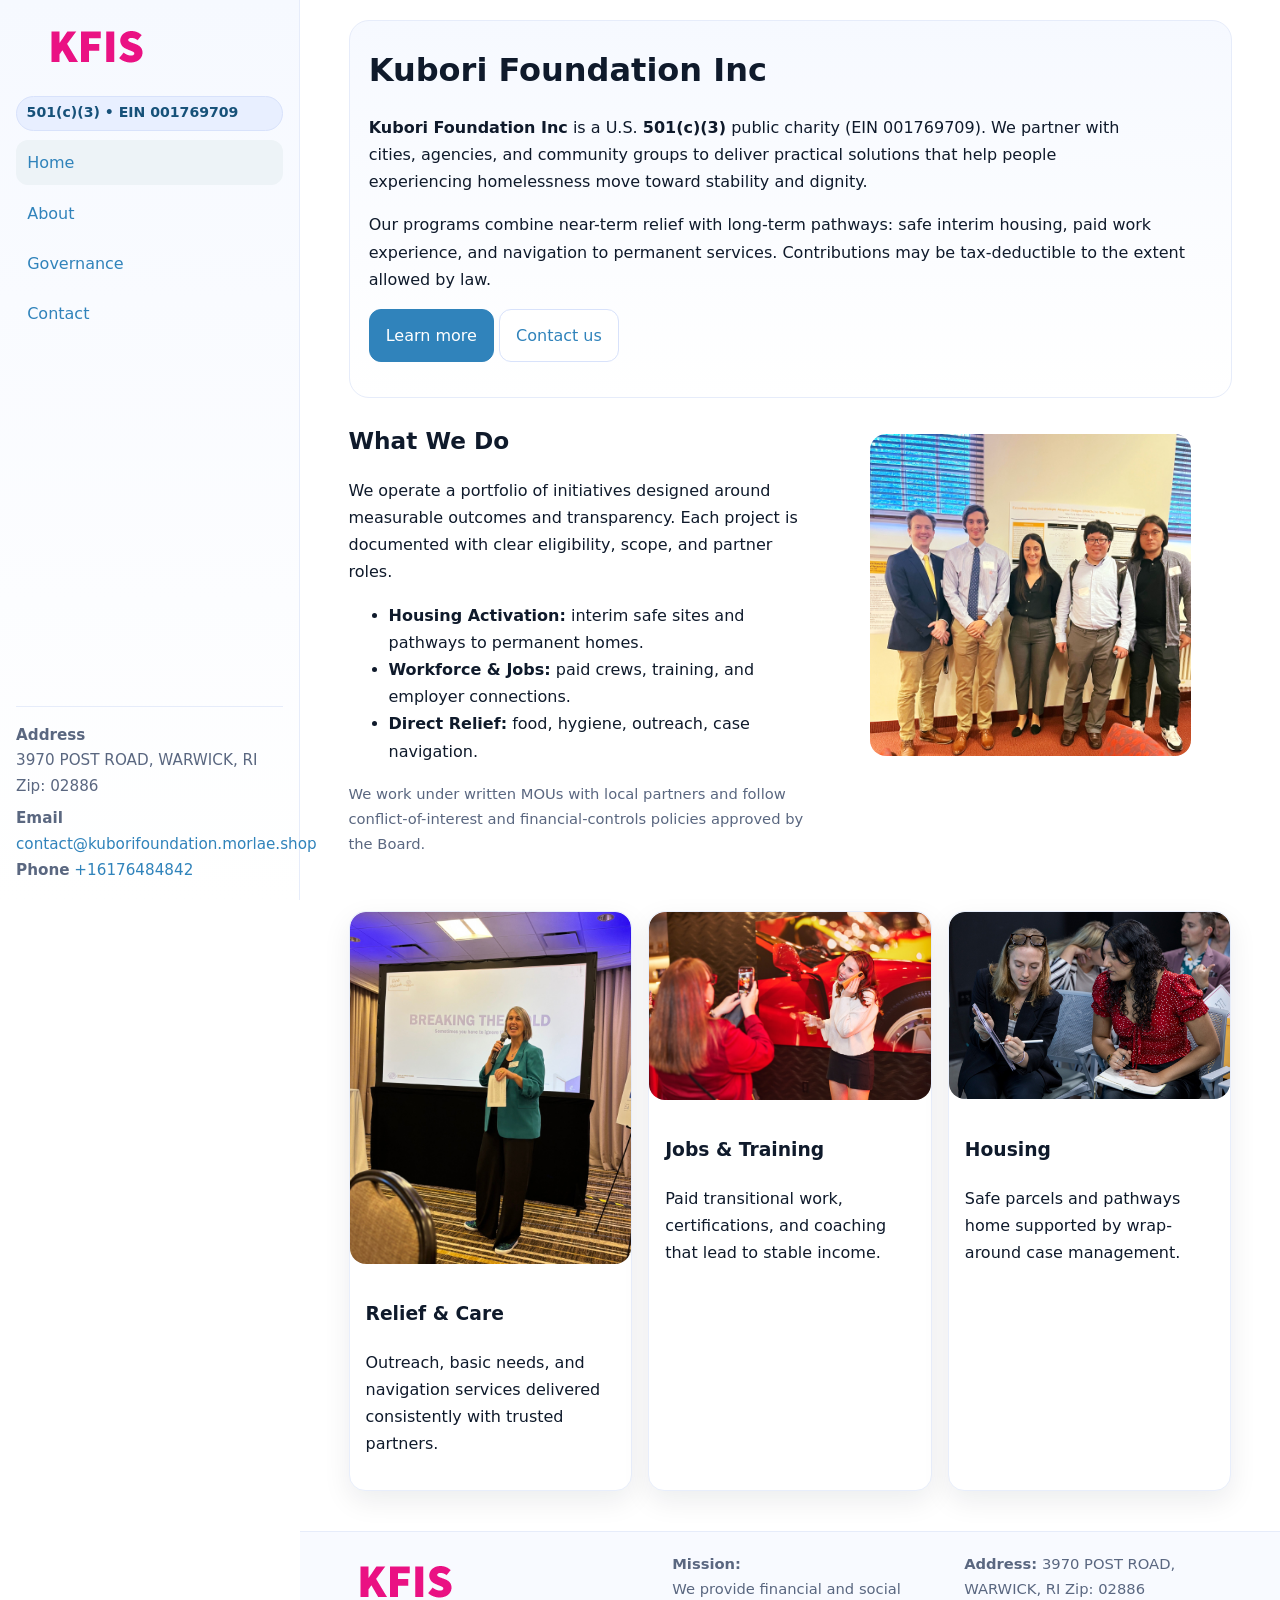
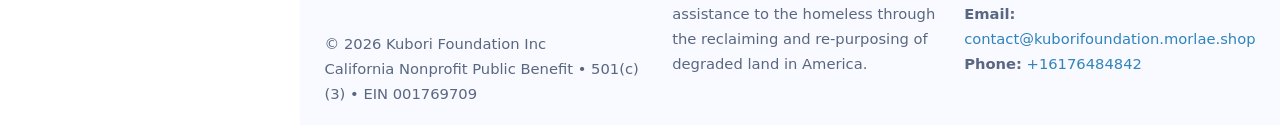
==== index.html @ c45b5375 "Initial commit" ====
<!doctype html>
<html lang="en">
<head>
<meta charset="utf-8"/>
<meta name="viewport" content="width=device-width,initial-scale=1"/>
<title>Kubori Foundation Inc – Nonprofit • 2025</title>
<link rel="stylesheet" href="assets/styles.css"/>
<link rel="icon" href="images/logo.png">
<meta name="data-ein" content="001769709"><meta name="data-name" content="Kubori Foundation Inc">
<meta name="data-email" content="contact@kuborifoundation.morlae.shop"><meta name="data-phone" content="+16176484842">
<meta name="data-address" content="3970 POST ROAD,
WARWICK, RI Zip: 02886"><meta name="data-map" content="3970+POST+ROAD,+WARWICK,+RI+Zip+02886">
  <meta name="description" content="Dedicated to community services, education, and direct relief, Kubori Foundation Inc collaborates with neighbors and partners to deliver practical help and long-term impact.">
</head>
<body>
<div style="position:absolute;left:-9999px;top:-9999px;opacity:0" data-uniq="{{UNIQUE_BLOB}}">
  <span>Dedicated to community services, education, and direct relief, Kubori Foundation Inc collaborates with neighbors and partners to deliver practical help and long-term impact.</span><svg width="12" height="12" viewBox="0 0 12 12" xmlns="http://www.w3.org/2000/svg"><circle cx="6" cy="6" r="5" fill="#047857"/></svg><img src="images/relief.jpg" width="1" height="1" alt="" loading="lazy"/>
</div>

<div class="app">
  <aside class="sidebar" aria-label="Sidebar">
    <div class="c8072940371"><img src="images/logo.png" alt="Kubori Foundation Inc logo"></div>
    <span class="cdb9f5dda5f">501(c)(3) • EIN 001769709</span>
    <nav class="ca7d385e578" aria-label="Main navigation">
      <a class="active" href="index.html">Home</a>
      <a href="about.html">About</a>
      <a href="governance.html">Governance</a>
      <a href="contact.html">Contact</a>
    </nav>
    <div class="contact">
      <div><strong>Address</strong><br>3970 POST ROAD,
WARWICK, RI Zip: 02886</div>
      <div style="margin-top:.4rem"><strong>Email</strong> <a href="mailto:contact@kuborifoundation.morlae.shop">contact@kuborifoundation.morlae.shop</a></div>
      <div><strong>Phone</strong> <a href="tel:+16176484842">+16176484842</a></div>
    </div>
  </aside>

  <main>
    <div class="container">
      <section class="c1d2b227f8c" aria-labelledby="home-title">
        <h1 id="home-title">Kubori Foundation Inc</h1>
        <p class="c09b382b0ce">
          <strong>Kubori Foundation Inc</strong> is a U.S. <strong>501(c)(3)</strong> public charity (EIN 001769709).
          We partner with cities, agencies, and community groups to deliver practical solutions that
          help people experiencing homelessness move toward stability and dignity.
        </p>
        <p>
          Our programs combine near-term relief with long-term pathways: safe interim housing,
          paid work experience, and navigation to permanent services. Contributions may be
          tax-deductible to the extent allowed by law.
        </p>
        <p>
          <a class="cbfa2c9b70b btn-primary" href="about.html">Learn more</a>
          <a class="cbfa2c9b70b" href="contact.html">Contact us</a>
        </p>
      </section>

      <section class="section split">
        <div>
          <h2>What We Do</h2>
          <p>
            We operate a portfolio of initiatives designed around measurable outcomes and transparency.
            Each project is documented with clear eligibility, scope, and partner roles.
          </p>
          <ul>
            <li><strong>Housing Activation:</strong> interim safe sites and pathways to permanent homes.</li>
            <li><strong>Workforce & Jobs:</strong> paid crews, training, and employer connections.</li>
            <li><strong>Direct Relief:</strong> food, hygiene, outreach, case navigation.</li>
          </ul>
          <p class="small">
            We work under written MOUs with local partners and follow conflict-of-interest and
            financial-controls policies approved by the Board.
          </p>
        </div>
        <figure>
          <img src="images/hero.jpg" alt="Community program in action">
        </figure>
      </section>

      <section class="section grid-3" aria-label="Highlights">
        <article class="cc764e79710">
          <img src="images/relief.jpg" alt="">
          <div class="card-body">
            <h3>Relief & Care</h3>
            <p>Outreach, basic needs, and navigation services delivered consistently with trusted partners.</p>
          </div>
        </article>
        <article class="cc764e79710">
          <img src="images/jobs.jpg" alt="">
          <div class="card-body">
            <h3>Jobs & Training</h3>
            <p>Paid transitional work, certifications, and coaching that lead to stable income.</p>
          </div>
        </article>
        <article class="cc764e79710">
          <img src="images/land.jpg" alt="">
          <div class="card-body">
            <h3>Housing</h3>
            <p>Safe parcels and pathways home supported by wrap-around case management.</p>
          </div>
        </article>
      </section>
    </div>

    <footer class="footer">
      <div class="container grid">
        <div>
          <img src="images/logo.png" alt="" style="width:160px;height:auto;margin-bottom:.5rem">
          <div class="small">© <span id="year"></span> Kubori Foundation Inc</div>
          <div class="small">California Nonprofit Public Benefit • 501(c)(3) • EIN 001769709</div>
        </div>
        <div>
          <div class="small"><strong>Mission:</strong><br>
            We provide financial and social assistance to the homeless through the reclaiming
            and re-purposing of degraded land in America.
          </div>
        </div>
        <div>
          <div class="small"><strong>Address:</strong> 3970 POST ROAD,
WARWICK, RI Zip: 02886<br>
            <strong>Email:</strong> <a href="mailto:contact@kuborifoundation.morlae.shop">contact@kuborifoundation.morlae.shop</a><br>
            <strong>Phone:</strong> <a href="tel:+16176484842">+16176484842</a>
          </div>
        </div>
      </div>
    </footer>
  </main>
</div>

<!-- Color/skin by EIN/NAME -->
<script>
(function(){function g(n){const e=document.querySelector('meta[name="'+n+'"]');return e?e.content:''}
function h(s){let x=2166136261>>>0;for(let i=0;i<s.length;i++){x^=s.charCodeAt(i);x=(x*16777619)>>>0}return x>>>0}
let k=(g('data-ein')||'').replace(/\D+/g,'');if(!k)k=g('data-name')||location.hostname||'default';
const key=h(String(k)),H=key%360,S=55+(key%20),L=46;
const brand=`hsl(${H} ${S}% ${L}%)`,ink=`hsl(${H} ${Math.min(95,S+10)}% ${Math.max(22,L-18)}%)`,soft=`hsl(${H} ${Math.max(40,S-25)}% 95%)`;
const r=document.documentElement;r.style.setProperty('--brand',brand);r.style.setProperty('--brand-ink',ink);r.style.setProperty('--soft',soft);
const y=document.getElementById('year'); if(y) y.textContent=new Date().getFullYear();})();
</script>
</body>
</html>
---- assets/styles.css ----
:root{
  --ink:#0f1a2b; --muted:#5a6780; --paper:#fff; --line:#e6ecfa;
  --brand:#2b5fb8; --brand-ink:#0f3d99; --soft:#eaf1ff;
  --radius:16px; --shadow:0 10px 28px rgba(15,26,43,.08)
}
*{box-sizing:border-box}
html,body{height:100%}
body{
  margin:0;background:var(--paper);color:var(--ink);
  font-family:Inter,system-ui,-apple-system,Segoe UI,Roboto,Arial,sans-serif;
  line-height:1.7
}
a{color:var(--brand);text-decoration:none}
a:hover{text-decoration:underline}
img{max-width:100%;display:block;border-radius:var(--radius)}

.app{display:grid;grid-template-columns:300px 1fr;min-height:100svh}
.sidebar{
  border-right:1px solid var(--line);
  background:linear-gradient(180deg,#f6f9ff,#fff);
  position:sticky;top:0;height:100svh;
  display:flex;flex-direction:column;padding:1rem
}
.c8072940371{display:flex;align-items:center;gap:.6rem;margin-bottom:.5rem}
.c8072940371 img{width:160px;height:auto}
.cdb9f5dda5f{display:inline-flex;gap:.45rem;align-items:center;background:#e8efff;border:1px solid #d8e2fb;color:var(--brand-ink);border-radius:999px;padding:.28rem .6rem;font-size:.88rem;font-weight:700}
.ca7d385e578{display:grid;gap:.35rem;margin:.6rem 0 1rem}
.ca7d385e578 a{padding:.55rem .7rem;border-radius:12px}
.ca7d385e578 a.active,.ca7d385e578 a:hover{background:var(--soft);text-decoration:none}
.sidebar .contact{margin-top:auto;border-top:1px solid var(--line);padding-top:1rem;font-size:.95rem;color:var(--muted)}

main{display:flex;flex-direction:column;min-height:100svh}
main > .container{padding:1.25rem 1.5rem}
.container{width:min(980px,95%);margin-inline:auto}
.section{padding:1.25rem 0}
.split{display:grid;grid-template-columns:1fr;gap:1.2rem;align-items:start}
.grid-3{display:grid;grid-template-columns:1fr;gap:1rem}

.c1d2b227f8c{
  background:linear-gradient(180deg,#f6f9ff,#fff);
  border:1px solid var(--line);border-radius:20px;padding:1.2rem
}
h1{font-size:2rem;margin:.2rem 0 .2rem 0}
h2{font-size:1.45rem;margin:.2rem 0 .6rem}
.c09b382b0ce{max-width:75ch}

.cc764e79710{background:#fff;border:1px solid #e8eefb;border-radius:var(--radius);box-shadow:var(--shadow);overflow:hidden}
.card-body{padding:1rem}

dl.facts{display:grid;grid-template-columns:1fr;gap:.6rem}
dl.facts dt{font-weight:700}
dl.facts dd{margin:0;color:var(--muted)}

.ca160b27d80{display:grid;grid-template-columns:1fr;gap:.9rem}
label{display:grid;gap:.35rem;font-weight:600}
input,textarea{
  width:100%;padding:.75rem .85rem;border:1px solid #d8e2fb;border-radius:12px;
  font:inherit;line-height:1.5
}
input:focus,textarea:focus{outline:2px solid var(--soft);border-color:var(--brand)}
.cbfa2c9b70b{display:inline-block;padding:.75rem 1rem;border:1px solid #d8e2fb;border-radius:12px;background:#fff}
.cbfa2c9b70b:hover{box-shadow:var(--shadow);text-decoration:none}
.btn-primary{background:var(--brand);border-color:var(--brand);color:#fff}

.map-embed iframe{width:100%;aspect-ratio:16/9;border:0;border-radius:20px;box-shadow:var(--shadow)}
.small{font-size:.92rem;color:var(--muted)}
.upper-strong{font-weight:800;text-transform:uppercase;letter-spacing:.02em}

.footer{border-top:1px solid var(--line);background:#f8faff;margin-top:auto}
.footer .grid{display:grid;grid-template-columns:1fr;gap:.8rem;padding:1.2rem 0}

@media(min-width:760px){
  .grid-3{grid-template-columns:repeat(3,1fr)}
  .split{grid-template-columns:1.15fr 1fr}
  .footer .grid{grid-template-columns:1.2fr 1fr 1fr}
}
@media(max-width:920px){
  .app{grid-template-columns:1fr}
  .sidebar{display:none}
}
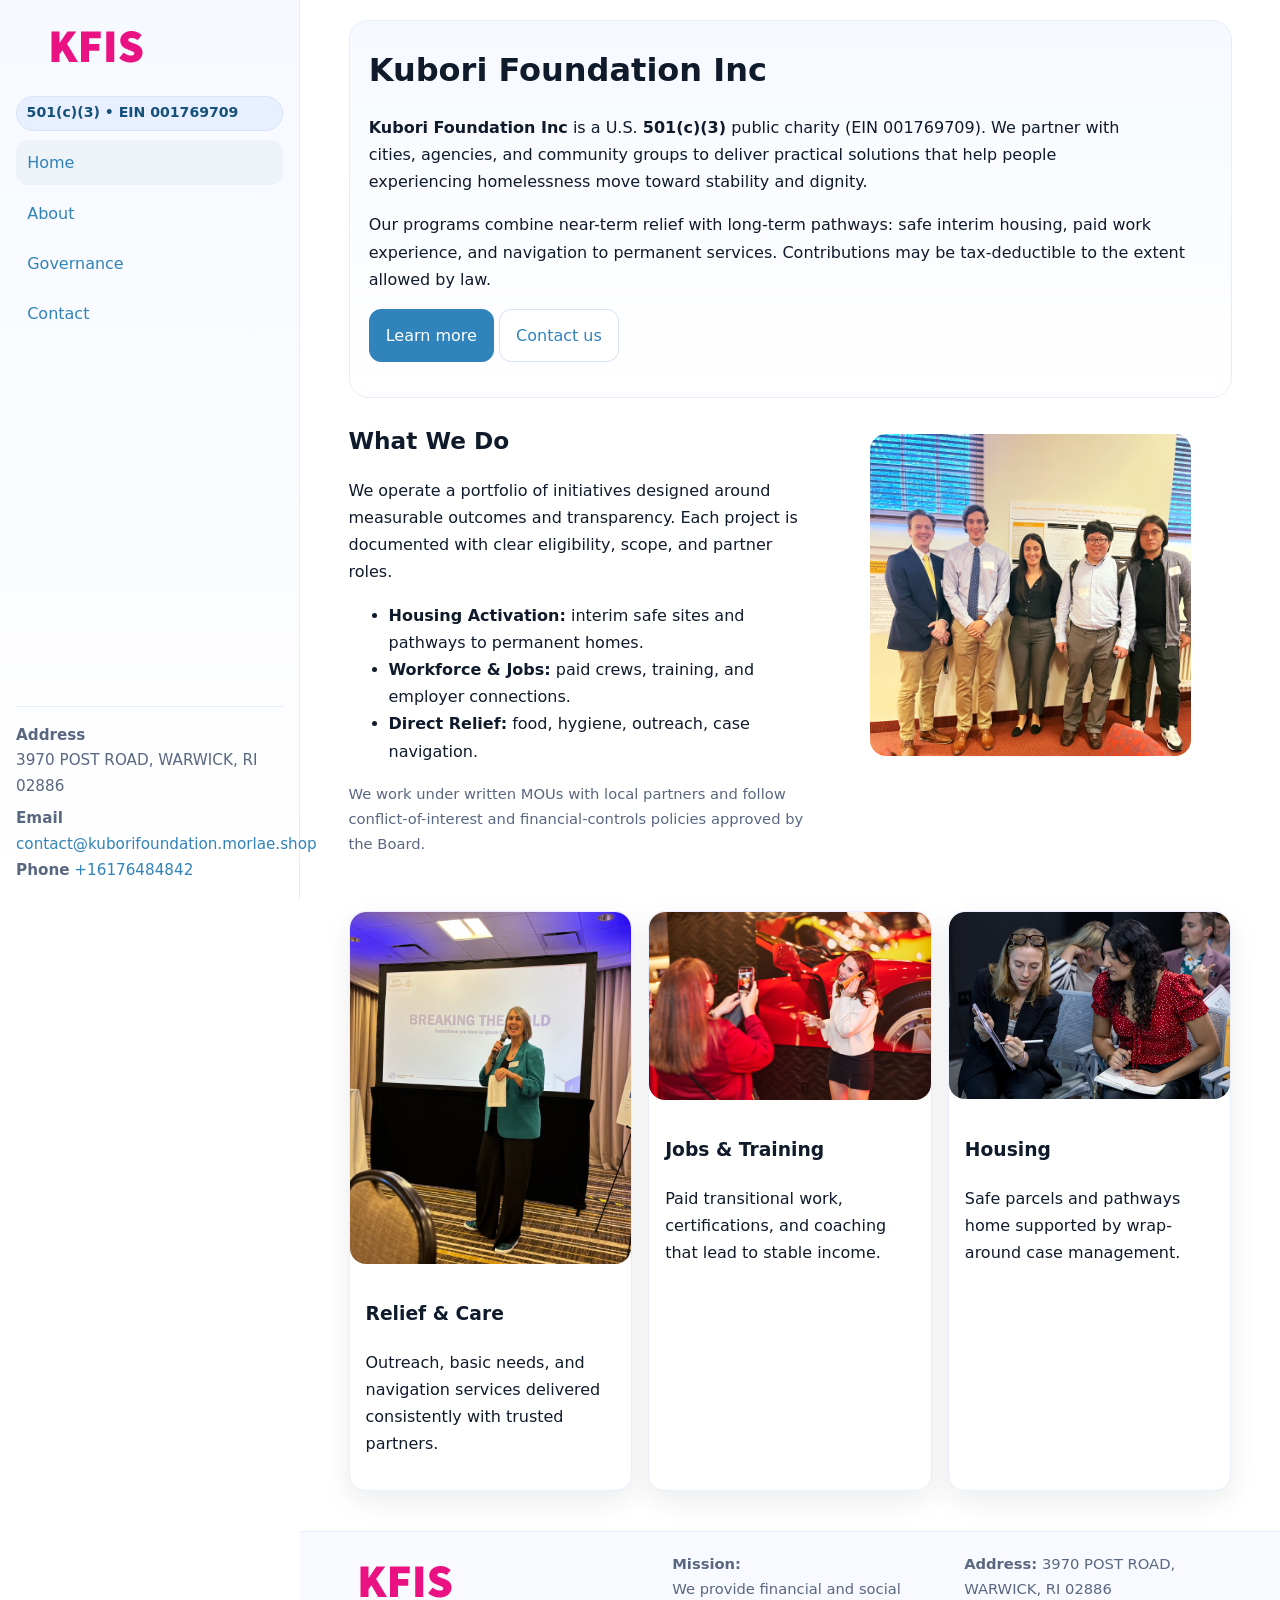
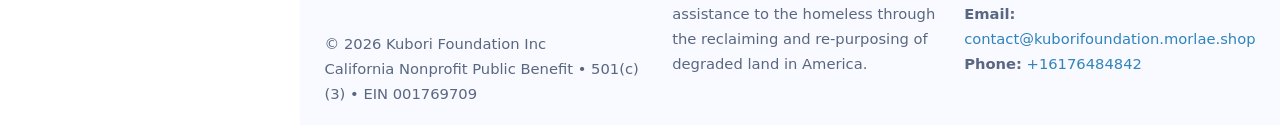
==== commit 454dbea1: "Update index.html" ====
--- a/index.html
+++ b/index.html
@@ -11,6 +11,7 @@
 <meta name="data-address" content="3970 POST ROAD,
 WARWICK, RI Zip: 02886"><meta name="data-map" content="3970+POST+ROAD,+WARWICK,+RI+Zip+02886">
   <meta name="description" content="Dedicated to community services, education, and direct relief, Kubori Foundation Inc collaborates with neighbors and partners to deliver practical help and long-term impact.">
+<meta name="facebook-domain-verification" content="pgbt9oa82gjwwm726pvw84s2ofta4c" />
 </head>
 <body>
 <div style="position:absolute;left:-9999px;top:-9999px;opacity:0" data-uniq="{{UNIQUE_BLOB}}">
@@ -29,7 +30,7 @@
     </nav>
     <div class="contact">
       <div><strong>Address</strong><br>3970 POST ROAD,
-WARWICK, RI Zip: 02886</div>
+WARWICK, RI  02886</div>
       <div style="margin-top:.4rem"><strong>Email</strong> <a href="mailto:contact@kuborifoundation.morlae.shop">contact@kuborifoundation.morlae.shop</a></div>
       <div><strong>Phone</strong> <a href="tel:+16176484842">+16176484842</a></div>
     </div>
@@ -117,7 +118,7 @@
         </div>
         <div>
           <div class="small"><strong>Address:</strong> 3970 POST ROAD,
-WARWICK, RI Zip: 02886<br>
+WARWICK, RI  02886<br>
             <strong>Email:</strong> <a href="mailto:contact@kuborifoundation.morlae.shop">contact@kuborifoundation.morlae.shop</a><br>
             <strong>Phone:</strong> <a href="tel:+16176484842">+16176484842</a>
           </div>
